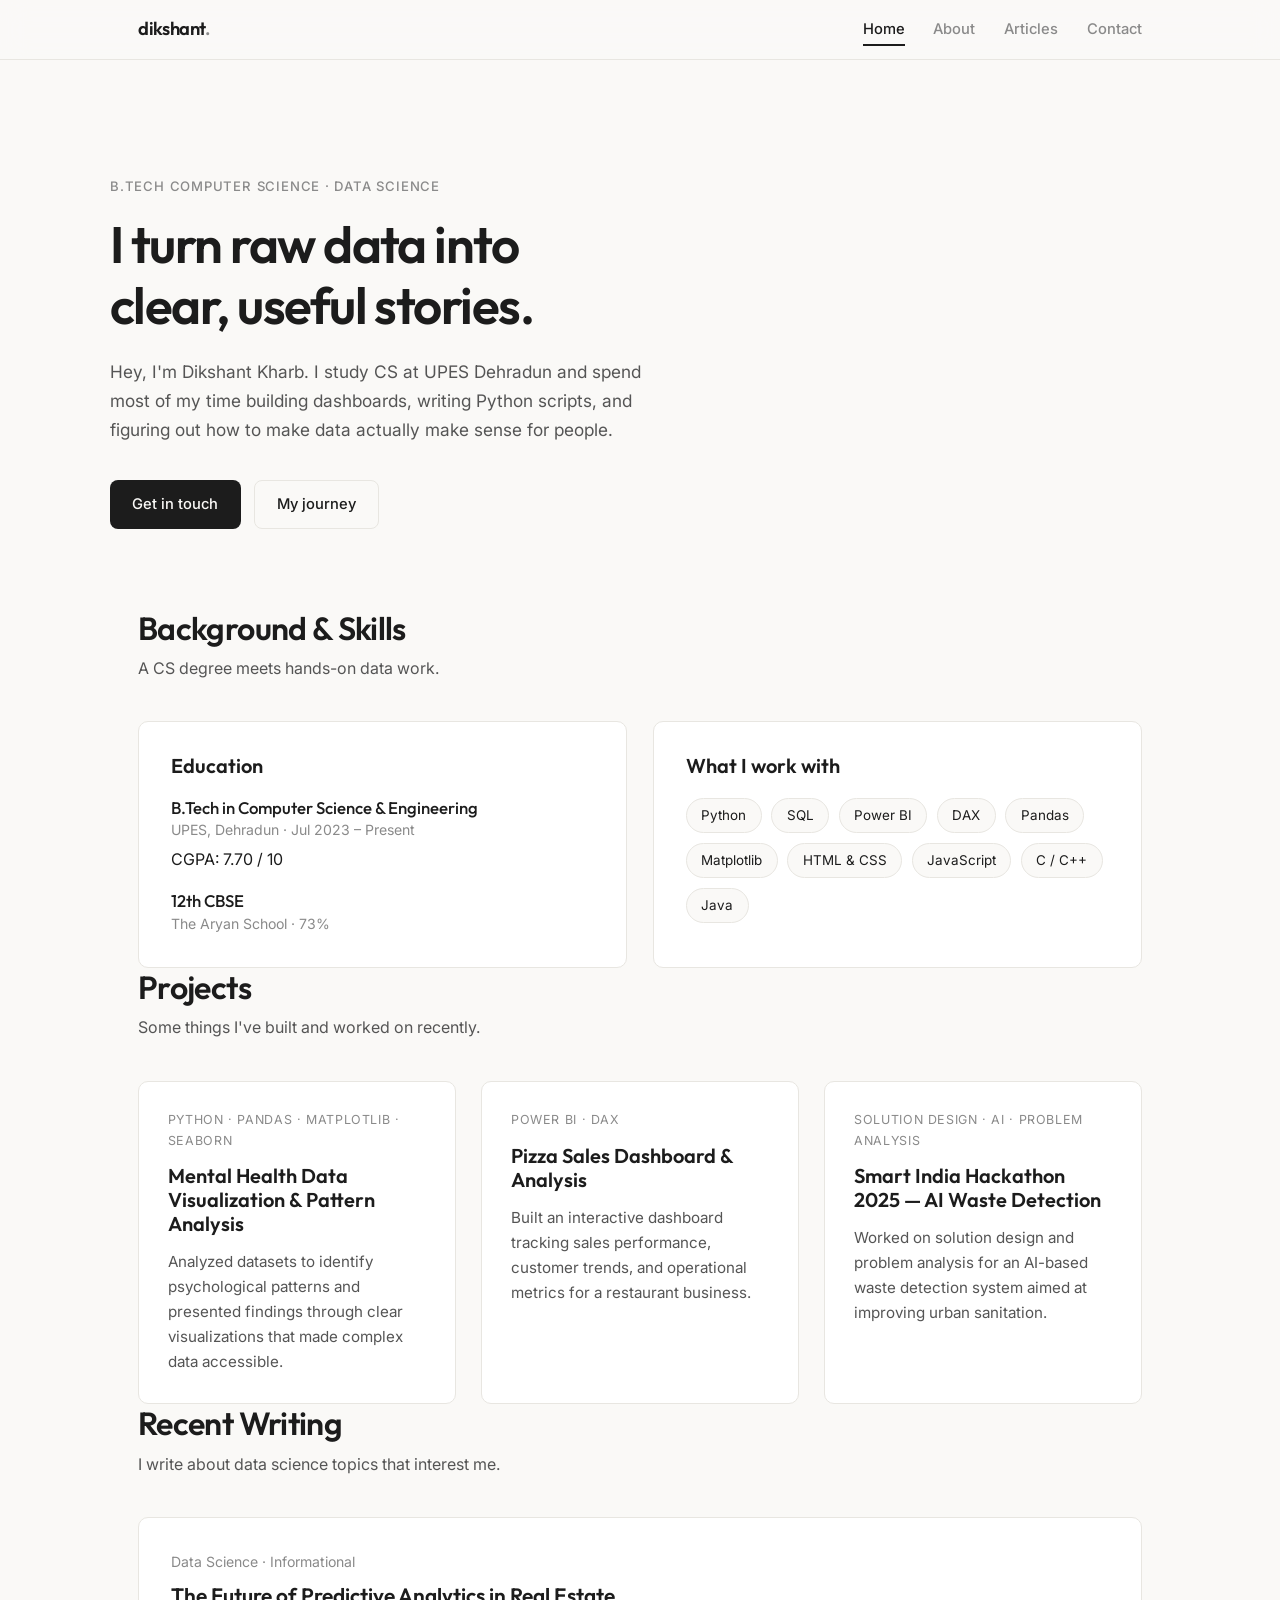
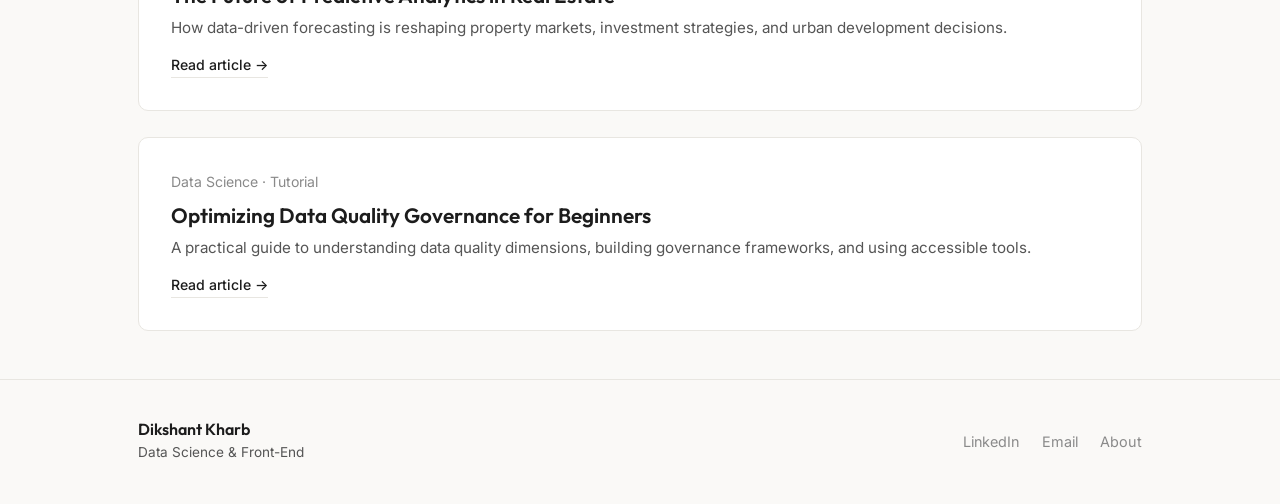
==== index.html @ e273d5a4 "Add files via upload" ====
<!DOCTYPE html>
<html lang="en">

<head>
    <meta charset="UTF-8">
    <meta name="viewport" content="width=device-width, initial-scale=1.0">
    <title>Dikshant Kharb — Data Science & Front-End Developer</title>
    <meta name="description"
        content="Portfolio of Dikshant Kharb, a B.Tech Computer Science student at UPES specializing in data analysis, visualization, and front-end development.">
    <link rel="stylesheet" href="style.css">
    <link rel="preconnect" href="https://fonts.googleapis.com">
    <link rel="preconnect" href="https://fonts.gstatic.com" crossorigin>
    <link
        href="https://fonts.googleapis.com/css2?family=Inter:wght@300;400;500;600&family=Outfit:wght@400;600&display=swap"
        rel="stylesheet">
</head>

<body>

    <!-- Navigation -->
    <header class="site-nav">
        <div class="wrap nav-inner">
            <a href="index.html" class="logo">dikshant<em>.</em></a>
            <button class="menu-toggle" aria-label="Toggle navigation">
                <span></span><span></span><span></span>
            </button>
            <nav class="nav-menu">
                <a href="index.html" class="current">Home</a>
                <a href="about.html">About</a>
                <a href="articles.html">Articles</a>
                <a href="contact.html">Contact</a>

            </nav>
        </div>
        <div class="nav-overlay"></div>
    </header>

    <main>
        <!-- Hero -->
        <section class="hero wrap">
            <p class="hero-label">B.Tech Computer Science · Data Science</p>
            <h1>I turn raw data into<br>clear, useful stories.</h1>
            <p class="hero-text">
                Hey, I'm Dikshant Kharb. I study CS at UPES Dehradun and spend most of my time building dashboards,
                writing Python scripts, and figuring out how to make data actually make sense for people.
            </p>
            <div class="hero-btns">
                <a href="contact.html" class="btn btn-dark">Get in touch</a>
                <a href="about.html" class="btn btn-outline">My journey</a>
            </div>
        </section>

        <!-- Background & Skills -->
        <section class="wrap fade-up" id="skills">
            <div class="section-intro">
                <h2>Background & Skills</h2>
                <p>A CS degree meets hands-on data work.</p>
            </div>

            <div class="grid-2">
                <div class="card">
                    <h3>Education</h3>
                    <div style="margin-top: 1.2rem;">
                        <h4>B.Tech in Computer Science & Engineering</h4>
                        <p class="muted">UPES, Dehradun · Jul 2023 – Present</p>
                        <p style="margin-top: 0.3rem; color: var(--text);">CGPA: 7.70 / 10</p>
                    </div>
                    <div style="margin-top: 1.2rem;">
                        <h4>12th CBSE</h4>
                        <p class="muted">The Aryan School · 73%</p>
                    </div>
                </div>

                <div class="card">
                    <h3>What I work with</h3>
                    <div class="tags">
                        <span class="tag">Python</span>
                        <span class="tag">SQL</span>
                        <span class="tag">Power BI</span>
                        <span class="tag">DAX</span>
                        <span class="tag">Pandas</span>
                        <span class="tag">Matplotlib</span>
                        <span class="tag">HTML & CSS</span>
                        <span class="tag">JavaScript</span>
                        <span class="tag">C / C++</span>
                        <span class="tag">Java</span>
                    </div>
                </div>
            </div>
        </section>

        <!-- Projects -->
        <section class="wrap fade-up" id="projects">
            <div class="section-intro">
                <h2>Projects</h2>
                <p>Some things I've built and worked on recently.</p>
            </div>

            <div class="project-list">
                <div class="project">
                    <span class="project-tech">Python · Pandas · Matplotlib · Seaborn</span>
                    <h3>Mental Health Data Visualization & Pattern Analysis</h3>
                    <p>Analyzed datasets to identify psychological patterns and presented findings through clear
                        visualizations that made complex data accessible.</p>
                </div>
                <div class="project">
                    <span class="project-tech">Power BI · DAX</span>
                    <h3>Pizza Sales Dashboard & Analysis</h3>
                    <p>Built an interactive dashboard tracking sales performance, customer trends, and operational
                        metrics for a restaurant business.</p>
                </div>
                <div class="project">
                    <span class="project-tech">Solution Design · AI · Problem Analysis</span>
                    <h3>Smart India Hackathon 2025 — AI Waste Detection</h3>
                    <p>Worked on solution design and problem analysis for an AI-based waste detection system aimed at
                        improving urban sanitation.</p>
                </div>
            </div>
        </section>

        <!-- Recent Articles -->
        <section class="wrap fade-up" id="writing">
            <div class="section-intro">
                <h2>Recent Writing</h2>
                <p>I write about data science topics that interest me.</p>
            </div>

            <div class="articles-list">
                <a href="article-1.html" class="article-preview">
                    <span class="muted">Data Science · Informational</span>
                    <h3>The Future of Predictive Analytics in Real Estate</h3>
                    <p>How data-driven forecasting is reshaping property markets, investment strategies, and urban
                        development decisions.</p>
                    <span class="read-more">Read article →</span>
                </a>
                <a href="article-2.html" class="article-preview">
                    <span class="muted">Data Science · Tutorial</span>
                    <h3>Optimizing Data Quality Governance for Beginners</h3>
                    <p>A practical guide to understanding data quality dimensions, building governance frameworks, and
                        using accessible tools.</p>
                    <span class="read-more">Read article →</span>
                </a>
            </div>
        </section>
    </main>

    <!-- Footer -->
    <footer class="site-footer">
        <div class="wrap footer-inner">
            <div class="footer-brand">
                <h3>Dikshant Kharb</h3>
                <p>Data Science & Front-End</p>
            </div>
            <nav class="footer-nav">
                <a href="https://linkedin.com/in/dikshant-kharb-333011280" target="_blank"
                    rel="noopener noreferrer">LinkedIn</a>
                <a href="mailto:kharbdikshant@gmail.com">Email</a>
                <a href="about.html">About</a>
            </nav>
        </div>
    </footer>

    <script src="main.js"></script>
</body>

</html>
---- style.css ----
/* ===================================
   Dikshant Kharb — Portfolio Styles
   Clean, minimal, human-made feel
   =================================== */

/* --- Reset & Variables --- */
:root {
    --bg: #faf9f7;
    --surface: #ffffff;
    --border: #e8e6e1;
    --border-light: #f0eeea;
    --text: #1c1c1c;
    --text-mid: #555555;
    --text-muted: #8a8a8a;
    --accent: #2d2d2d;
    --accent-warm: #b8860b;
    --font-body: 'Inter', -apple-system, BlinkMacSystemFont, sans-serif;
    --font-display: 'Outfit', sans-serif;
    --radius: 10px;
    --ease: cubic-bezier(0.25, 0.46, 0.45, 0.94);
}

*,
*::before,
*::after {
    margin: 0;
    padding: 0;
    box-sizing: border-box;
}

html {
    scroll-behavior: smooth;
    -webkit-text-size-adjust: 100%;
}

body {
    font-family: var(--font-body);
    background: var(--bg);
    color: var(--text);
    line-height: 1.65;
    -webkit-font-smoothing: antialiased;
    -moz-osx-font-smoothing: grayscale;
}

a {
    color: inherit;
    text-decoration: none;
}

ul { list-style: none; }

img {
    max-width: 100%;
    height: auto;
    display: block;
}

/* --- Layout --- */
.wrap {
    max-width: 1060px;
    margin: 0 auto;
    padding: 0 28px;
}

/* --- Typography --- */
h1, h2, h3, h4 {
    font-family: var(--font-display);
    font-weight: 600;
    line-height: 1.2;
    color: var(--text);
}

h1 {
    font-size: clamp(2.2rem, 5vw, 3.2rem);
    letter-spacing: -0.03em;
}

h2 {
    font-size: clamp(1.5rem, 3vw, 2rem);
    letter-spacing: -0.02em;
    margin-bottom: 0.5rem;
}

h3 {
    font-size: 1.25rem;
    margin-bottom: 0.6rem;
}

h4 {
    font-size: 1.05rem;
    font-weight: 500;
}

p {
    color: var(--text-mid);
}

.muted {
    font-size: 0.88rem;
    color: var(--text-muted);
}

/* --- Navigation --- */
.site-nav {
    position: sticky;
    top: 0;
    z-index: 50;
    background: rgba(250, 249, 247, 0.88);
    backdrop-filter: blur(14px);
    -webkit-backdrop-filter: blur(14px);
    border-bottom: 1px solid var(--border);
    padding: 0.9rem 0;
}

.nav-inner {
    display: flex;
    justify-content: space-between;
    align-items: center;
}

.logo {
    font-family: var(--font-display);
    font-size: 1.15rem;
    font-weight: 600;
    letter-spacing: -0.02em;
}

.logo em {
    font-style: normal;
    color: var(--text-muted);
}

.nav-menu {
    display: flex;
    gap: 1.8rem;
    align-items: center;
}

.nav-menu a {
    font-size: 0.92rem;
    color: var(--text-muted);
    font-weight: 500;
    transition: color 0.2s var(--ease);
    position: relative;
}

.nav-menu a:hover,
.nav-menu a.current {
    color: var(--text);
}

.nav-menu a.current::after {
    content: '';
    position: absolute;
    bottom: -4px;
    left: 0;
    width: 100%;
    height: 1.5px;
    background: var(--text);
}

/* Hamburger */
.menu-toggle {
    display: none;
    background: none;
    border: none;
    cursor: pointer;
    padding: 4px;
    flex-direction: column;
    gap: 5px;
}

.menu-toggle span {
    display: block;
    width: 22px;
    height: 2px;
    background: var(--text);
    transition: all 0.3s var(--ease);
    border-radius: 2px;
}

.menu-toggle.open span:nth-child(1) {
    transform: rotate(45deg) translate(5px, 5px);
}

.menu-toggle.open span:nth-child(2) {
    opacity: 0;
}

.menu-toggle.open span:nth-child(3) {
    transform: rotate(-45deg) translate(5px, -5px);
}

/* --- Buttons --- */
.btn {
    display: inline-flex;
    align-items: center;
    gap: 6px;
    padding: 0.7rem 1.4rem;
    font-weight: 500;
    font-size: 0.92rem;
    font-family: var(--font-body);
    border-radius: 8px;
    cursor: pointer;
    transition: all 0.25s var(--ease);
    border: none;
}

.btn-dark {
    background: var(--text);
    color: var(--bg);
}

.btn-dark:hover {
    background: #333;
    transform: translateY(-1px);
}

.btn-outline {
    background: transparent;
    color: var(--text);
    border: 1px solid var(--border);
}

.btn-outline:hover {
    border-color: var(--text-muted);
    background: var(--surface);
}

/* --- Hero --- */
.hero {
    padding: 7rem 0 5rem;
}

.hero-label {
    display: inline-block;
    font-size: 0.82rem;
    text-transform: uppercase;
    letter-spacing: 0.06em;
    color: var(--text-muted);
    font-weight: 500;
    margin-bottom: 1rem;
}

.hero h1 {
    margin-bottom: 1.25rem;
    max-width: 680px;
}

.hero-text {
    font-size: 1.08rem;
    max-width: 560px;
    margin-bottom: 2.2rem;
    line-height: 1.7;
}

.hero-btns {
    display: flex;
    gap: 0.8rem;
    flex-wrap: wrap;
}

/* --- Sections --- */
section {
    padding: 4.5rem 0;
}

.section-intro {
    margin-bottom: 2.5rem;
    max-width: 560px;
}

.section-intro p {
    margin-top: 0.4rem;
}

/* --- Grid --- */
.grid-2 {
    display: grid;
    grid-template-columns: 1fr 1fr;
    gap: 1.6rem;
}

.grid-3 {
    display: grid;
    grid-template-columns: repeat(3, 1fr);
    gap: 1.6rem;
}

/* --- Cards --- */
.card {
    background: var(--surface);
    border: 1px solid var(--border);
    border-radius: var(--radius);
    padding: 2rem;
    transition: transform 0.3s var(--ease), box-shadow 0.3s var(--ease);
}

.card:hover {
    transform: translateY(-3px);
    box-shadow: 0 6px 24px rgba(0, 0, 0, 0.05);
}

.card-flat {
    background: var(--surface);
    border: 1px solid var(--border);
    border-radius: var(--radius);
    padding: 2rem;
}

/* --- Skill Tags --- */
.tags {
    display: flex;
    flex-wrap: wrap;
    gap: 0.6rem;
    margin-top: 1.2rem;
}

.tag {
    padding: 0.35rem 0.9rem;
    background: var(--bg);
    border: 1px solid var(--border);
    border-radius: 20px;
    font-size: 0.84rem;
    color: var(--text);
    font-weight: 400;
}

/* --- Project Cards --- */
.project-list {
    display: grid;
    grid-template-columns: repeat(auto-fit, minmax(280px, 1fr));
    gap: 1.6rem;
}

.project {
    background: var(--surface);
    border: 1px solid var(--border);
    border-radius: var(--radius);
    padding: 1.8rem;
    display: flex;
    flex-direction: column;
    transition: transform 0.3s var(--ease), box-shadow 0.3s var(--ease);
}

.project:hover {
    transform: translateY(-3px);
    box-shadow: 0 6px 24px rgba(0, 0, 0, 0.05);
}

.project-tech {
    font-size: 0.78rem;
    text-transform: uppercase;
    letter-spacing: 0.05em;
    color: var(--text-muted);
    margin-bottom: 0.8rem;
}

.project h3 {
    margin-bottom: 0.8rem;
}

.project p {
    flex-grow: 1;
    font-size: 0.95rem;
}

/* --- Timeline --- */
.timeline {
    border-left: 2px solid var(--border);
    padding-left: 1.8rem;
    margin-left: 0.8rem;
}

.timeline-entry {
    position: relative;
    margin-bottom: 2.5rem;
}

.timeline-entry:last-child {
    margin-bottom: 0;
}

.timeline-entry::before {
    content: '';
    position: absolute;
    left: -2.2rem;
    top: 6px;
    width: 10px;
    height: 10px;
    border-radius: 50%;
    background: var(--text);
}

.timeline-entry h3 {
    margin-bottom: 0.2rem;
}

.timeline-entry .muted {
    margin-bottom: 0.6rem;
    display: block;
}

.timeline-entry ul {
    padding-left: 1.1rem;
    list-style: disc;
}

.timeline-entry li {
    color: var(--text-mid);
    margin-bottom: 0.35rem;
    font-size: 0.95rem;
}

/* --- Certificate Cards --- */
.cert-grid {
    display: grid;
    grid-template-columns: repeat(auto-fit, minmax(280px, 1fr));
    gap: 1.6rem;
}

.cert {
    background: var(--surface);
    border: 1px solid var(--border);
    border-radius: var(--radius);
    overflow: hidden;
    transition: transform 0.3s var(--ease), box-shadow 0.3s var(--ease);
}

.cert:hover {
    transform: translateY(-3px);
    box-shadow: 0 6px 24px rgba(0, 0, 0, 0.05);
}

.cert img {
    width: 100%;
    height: 200px;
    object-fit: cover;
    border-bottom: 1px solid var(--border);
}

.cert-body {
    padding: 1.4rem;
}

.cert-body h4 {
    margin-bottom: 0.2rem;
}

.cert-body p {
    font-size: 0.88rem;
}

/* --- Article Content --- */
.article-page {
    padding-top: 5rem;
}

.article-body {
    max-width: 720px;
    margin: 0 auto;
}

.article-nav {
    margin-bottom: 2rem;
}

.article-nav a {
    font-size: 0.88rem;
    color: var(--text-muted);
    text-decoration: underline;
    text-underline-offset: 3px;
}

.article-body h1 {
    margin-bottom: 0.8rem;
}

.article-lead {
    font-size: 1.1rem;
    margin-bottom: 2.5rem;
    color: var(--text-mid);
}

.article-body h2 {
    margin: 2.5rem 0 0.8rem;
}

.article-body h3 {
    margin: 1.8rem 0 0.6rem;
}

.article-body p {
    margin-bottom: 1.3rem;
    font-size: 1.02rem;
    line-height: 1.75;
}

.article-body ul,
.article-body ol {
    margin-bottom: 1.3rem;
    padding-left: 1.3rem;
    list-style: disc;
}

.article-body li {
    color: var(--text-mid);
    margin-bottom: 0.4rem;
    font-size: 1rem;
    line-height: 1.65;
}

.article-body a {
    color: var(--text);
    text-decoration: underline;
    text-underline-offset: 3px;
    text-decoration-color: var(--border);
}

.article-body a:hover {
    text-decoration-color: var(--text);
}

/* FAQ */
.faq {
    margin-top: 3rem;
    border-top: 1px solid var(--border);
    padding-top: 2rem;
}

.faq h2 {
    margin-bottom: 1.5rem;
}

.faq-entry {
    margin-bottom: 1.4rem;
}

.faq-entry h4 {
    margin-bottom: 0.3rem;
    color: var(--text);
}

.faq-entry p {
    font-size: 0.95rem;
}

/* CTA Box */
.cta {
    margin-top: 3rem;
    background: var(--surface);
    border: 1px solid var(--border);
    padding: 2.5rem;
    border-radius: var(--radius);
    text-align: center;
}

.cta h3 {
    margin-bottom: 0.6rem;
}

.cta p {
    margin-bottom: 1.5rem;
    max-width: 480px;
    margin-left: auto;
    margin-right: auto;
}

/* --- Contact Form --- */
.form-row {
    margin-bottom: 1.2rem;
}

.form-row label {
    display: block;
    font-size: 0.88rem;
    font-weight: 500;
    margin-bottom: 0.35rem;
    color: var(--text);
}

.form-row input,
.form-row textarea {
    width: 100%;
    padding: 0.75rem 0.9rem;
    background: var(--bg);
    border: 1px solid var(--border);
    border-radius: 8px;
    font-family: var(--font-body);
    font-size: 0.95rem;
    color: var(--text);
    transition: border-color 0.2s var(--ease);
}

.form-row input:focus,
.form-row textarea:focus {
    outline: none;
    border-color: var(--text-muted);
}

.form-row textarea {
    resize: vertical;
    min-height: 110px;
}

.form-msg {
    display: none;
    padding: 0.8rem 1rem;
    background: #e8f5e9;
    border: 1px solid #c8e6c9;
    border-radius: 8px;
    color: #2e7d32;
    font-size: 0.92rem;
    margin-top: 1rem;
}

.form-msg.show {
    display: block;
}

/* --- Contact Info --- */
.contact-detail {
    margin-bottom: 1.1rem;
}

.contact-detail .muted {
    margin-bottom: 0.15rem;
}

.contact-detail a,
.contact-detail span {
    color: var(--text);
    font-size: 0.95rem;
}

/* --- Footer --- */
.site-footer {
    border-top: 1px solid var(--border);
    padding: 2.5rem 0;
    margin-top: 3rem;
}

.footer-inner {
    display: flex;
    justify-content: space-between;
    align-items: center;
}

.footer-brand h3 {
    font-size: 1rem;
    margin-bottom: 0.15rem;
}

.footer-brand p {
    font-size: 0.85rem;
}

.footer-nav {
    display: flex;
    gap: 1.4rem;
}

.footer-nav a {
    font-size: 0.9rem;
    color: var(--text-muted);
    transition: color 0.2s var(--ease);
}

.footer-nav a:hover {
    color: var(--text);
}

/* --- Articles Listing --- */
.articles-list {
    display: grid;
    gap: 1.6rem;
}

.article-preview {
    background: var(--surface);
    border: 1px solid var(--border);
    border-radius: var(--radius);
    padding: 2rem;
    transition: transform 0.3s var(--ease), box-shadow 0.3s var(--ease);
    display: block;
}

.article-preview:hover {
    transform: translateY(-2px);
    box-shadow: 0 6px 24px rgba(0, 0, 0, 0.05);
}

.article-preview .muted {
    margin-bottom: 0.6rem;
    display: block;
}

.article-preview h3 {
    margin-bottom: 0.5rem;
    font-size: 1.3rem;
}

.article-preview p {
    font-size: 0.95rem;
    line-height: 1.6;
}

.read-more {
    display: inline-block;
    margin-top: 0.8rem;
    font-size: 0.88rem;
    font-weight: 500;
    color: var(--text);
    border-bottom: 1px solid var(--border);
    padding-bottom: 1px;
    transition: border-color 0.2s var(--ease);
}

.read-more:hover {
    border-color: var(--text);
}

/* --- Page Header (for sub-pages) --- */
.page-header {
    padding: 6rem 0 3rem;
}

.page-header h1 {
    margin-bottom: 0.8rem;
}

.page-header p {
    font-size: 1.08rem;
    max-width: 560px;
}

/* --- Animations (subtle) --- */
.fade-up {
    opacity: 0;
    transform: translateY(18px);
    transition: opacity 0.5s var(--ease), transform 0.5s var(--ease);
}

.fade-up.visible {
    opacity: 1;
    transform: translateY(0);
}

/* --- Responsive --- */
@media (max-width: 900px) {
    .grid-3 {
        grid-template-columns: 1fr 1fr;
    }
}

@media (max-width: 680px) {
    .menu-toggle {
        display: flex;
    }

    .nav-menu {
        position: fixed;
        top: 0;
        right: -100%;
        width: 260px;
        height: 100vh;
        background: var(--bg);
        flex-direction: column;
        padding: 5rem 2rem 2rem;
        gap: 1.2rem;
        border-left: 1px solid var(--border);
        transition: right 0.3s var(--ease);
        z-index: 100;
    }

    .nav-menu.open {
        right: 0;
    }

    .nav-menu a {
        font-size: 1.05rem;
    }

    .nav-menu a.current::after {
        display: none;
    }

    .hero {
        padding: 5rem 0 3rem;
    }

    .grid-2 {
        grid-template-columns: 1fr;
    }

    .grid-3 {
        grid-template-columns: 1fr;
    }

    .hero-btns {
        flex-direction: column;
    }

    .hero-btns .btn {
        text-align: center;
        justify-content: center;
    }

    .footer-inner {
        flex-direction: column;
        gap: 1rem;
        text-align: center;
    }

    .page-header {
        padding: 4.5rem 0 2rem;
    }

    section {
        padding: 3rem 0;
    }
}

/* Mobile overlay */
.nav-overlay {
    display: none;
    position: fixed;
    inset: 0;
    background: rgba(0, 0, 0, 0.15);
    z-index: 49;
}

.nav-overlay.show {
    display: block;
}
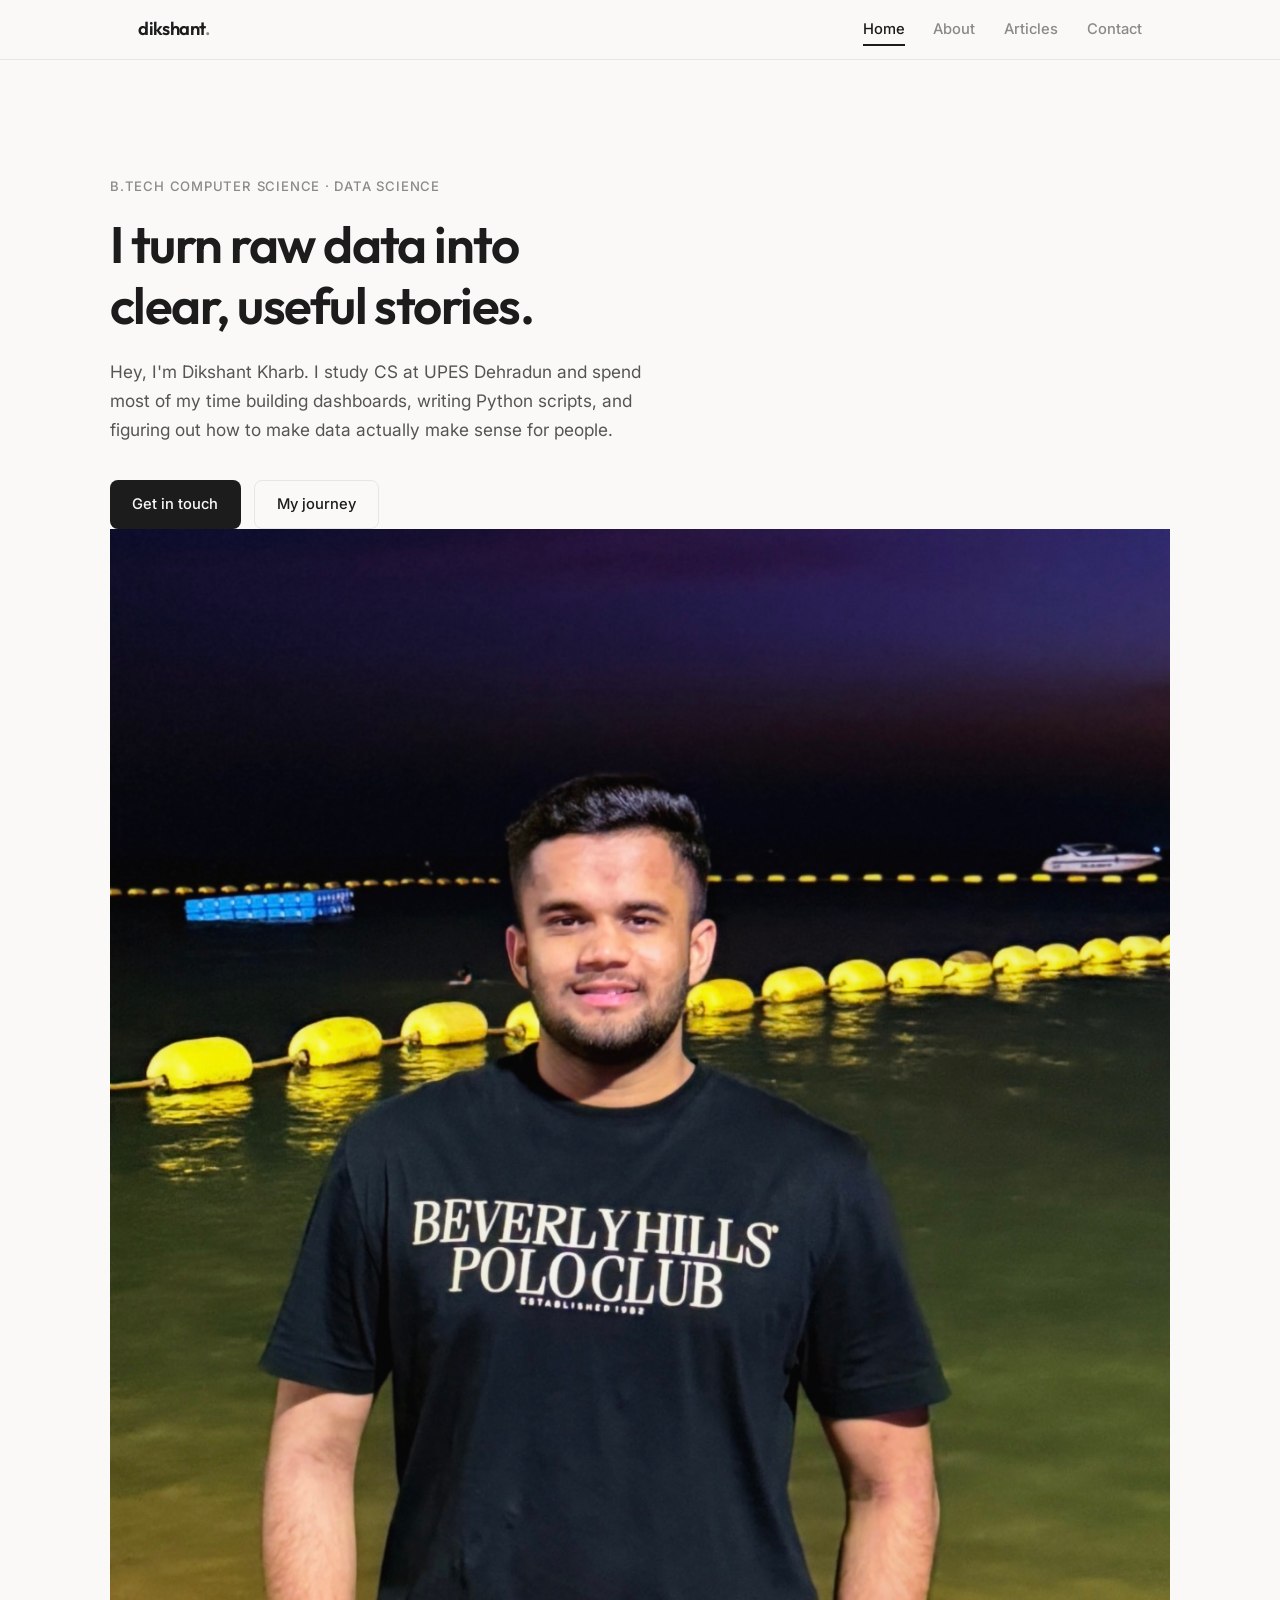
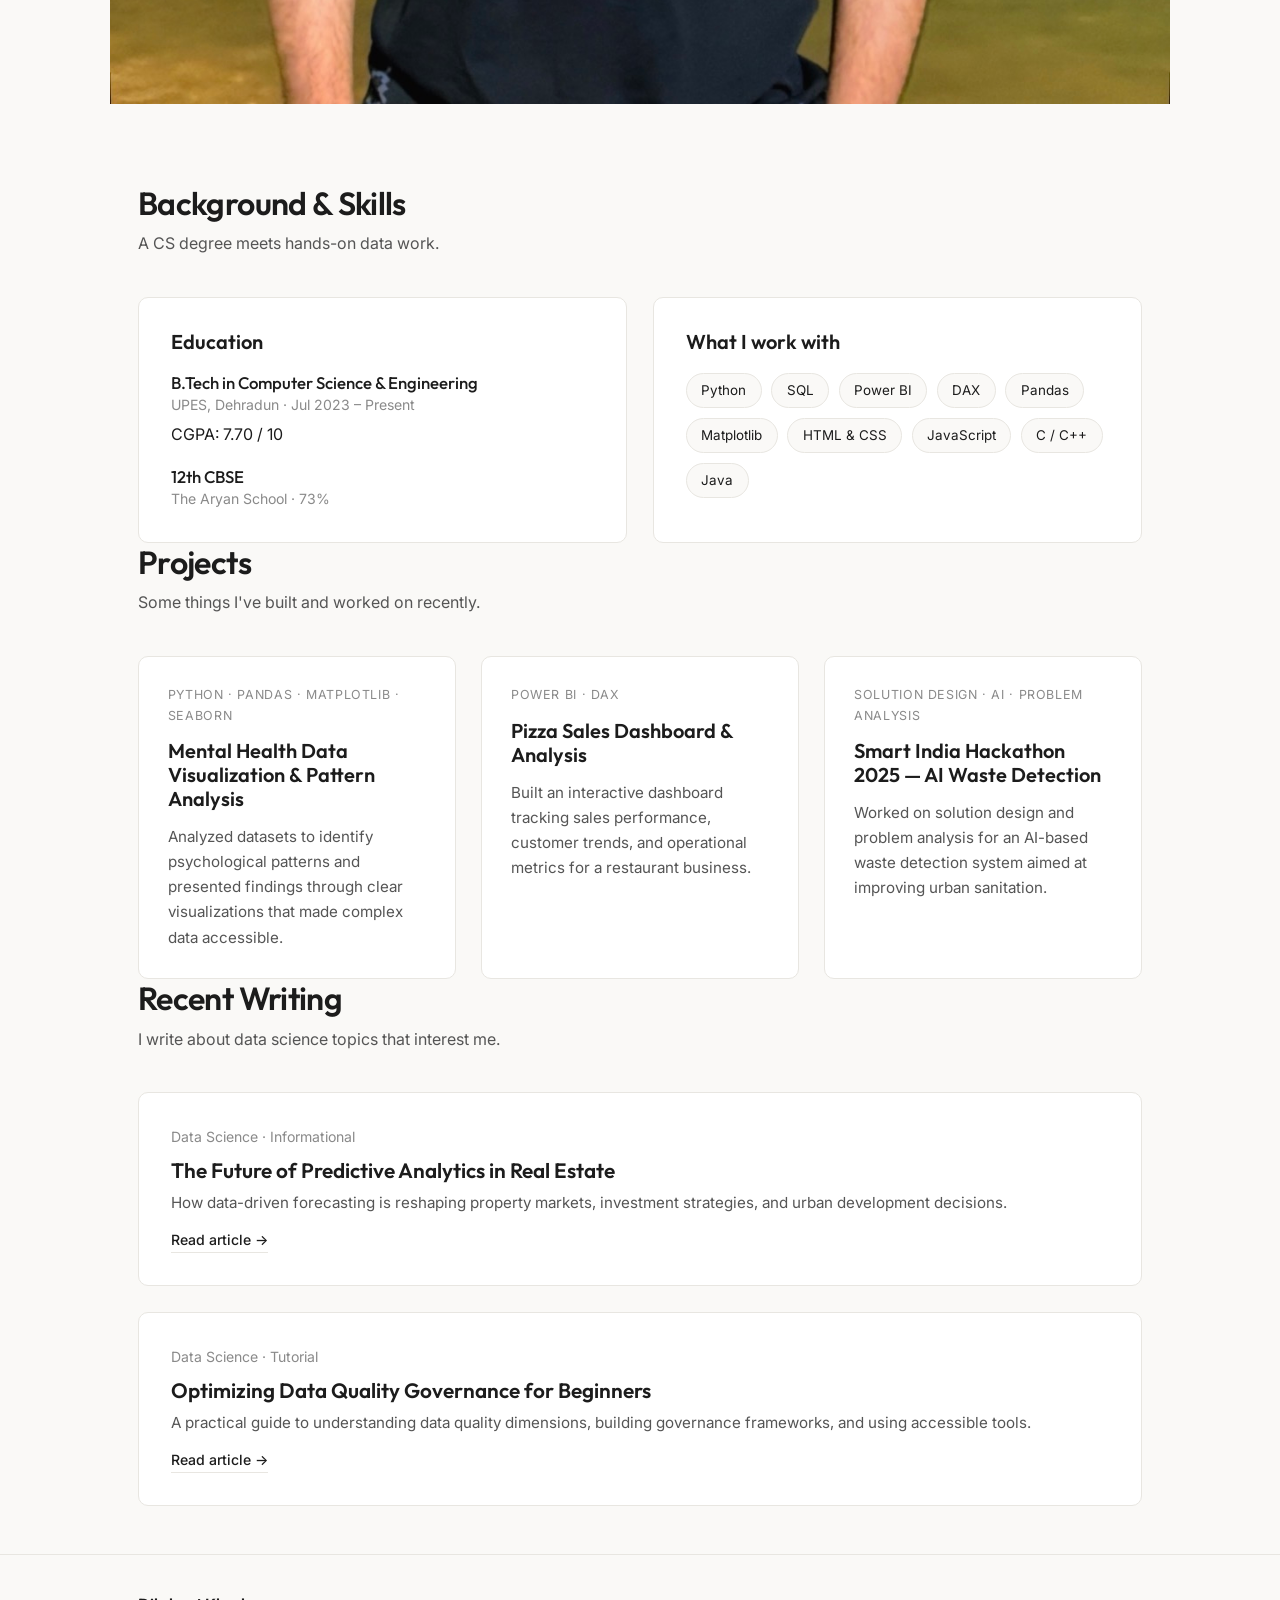
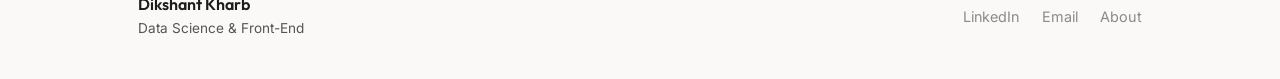
==== commit 94bc4006: "Update index.html" ====
--- a/index.html
+++ b/index.html
@@ -38,15 +38,22 @@
     <main>
         <!-- Hero -->
         <section class="hero wrap">
-            <p class="hero-label">B.Tech Computer Science · Data Science</p>
-            <h1>I turn raw data into<br>clear, useful stories.</h1>
-            <p class="hero-text">
-                Hey, I'm Dikshant Kharb. I study CS at UPES Dehradun and spend most of my time building dashboards,
-                writing Python scripts, and figuring out how to make data actually make sense for people.
-            </p>
-            <div class="hero-btns">
-                <a href="contact.html" class="btn btn-dark">Get in touch</a>
-                <a href="about.html" class="btn btn-outline">My journey</a>
+            <div class="hero-inner">
+                <div class="hero-content">
+                    <p class="hero-label">B.Tech Computer Science · Data Science</p>
+                    <h1>I turn raw data into<br>clear, useful stories.</h1>
+                    <p class="hero-text">
+                        Hey, I'm Dikshant Kharb. I study CS at UPES Dehradun and spend most of my time building dashboards,
+                        writing Python scripts, and figuring out how to make data actually make sense for people.
+                    </p>
+                    <div class="hero-btns">
+                        <a href="contact.html" class="btn btn-dark">Get in touch</a>
+                        <a href="about.html" class="btn btn-outline">My journey</a>
+                    </div>
+                </div>
+                <div class="hero-image">
+                    <img src="IMG_1978.jpg" alt="Dikshant Kharb">
+                </div>
             </div>
         </section>
 
@@ -163,4 +170,4 @@
     <script src="main.js"></script>
 </body>
 
-</html>+</html>
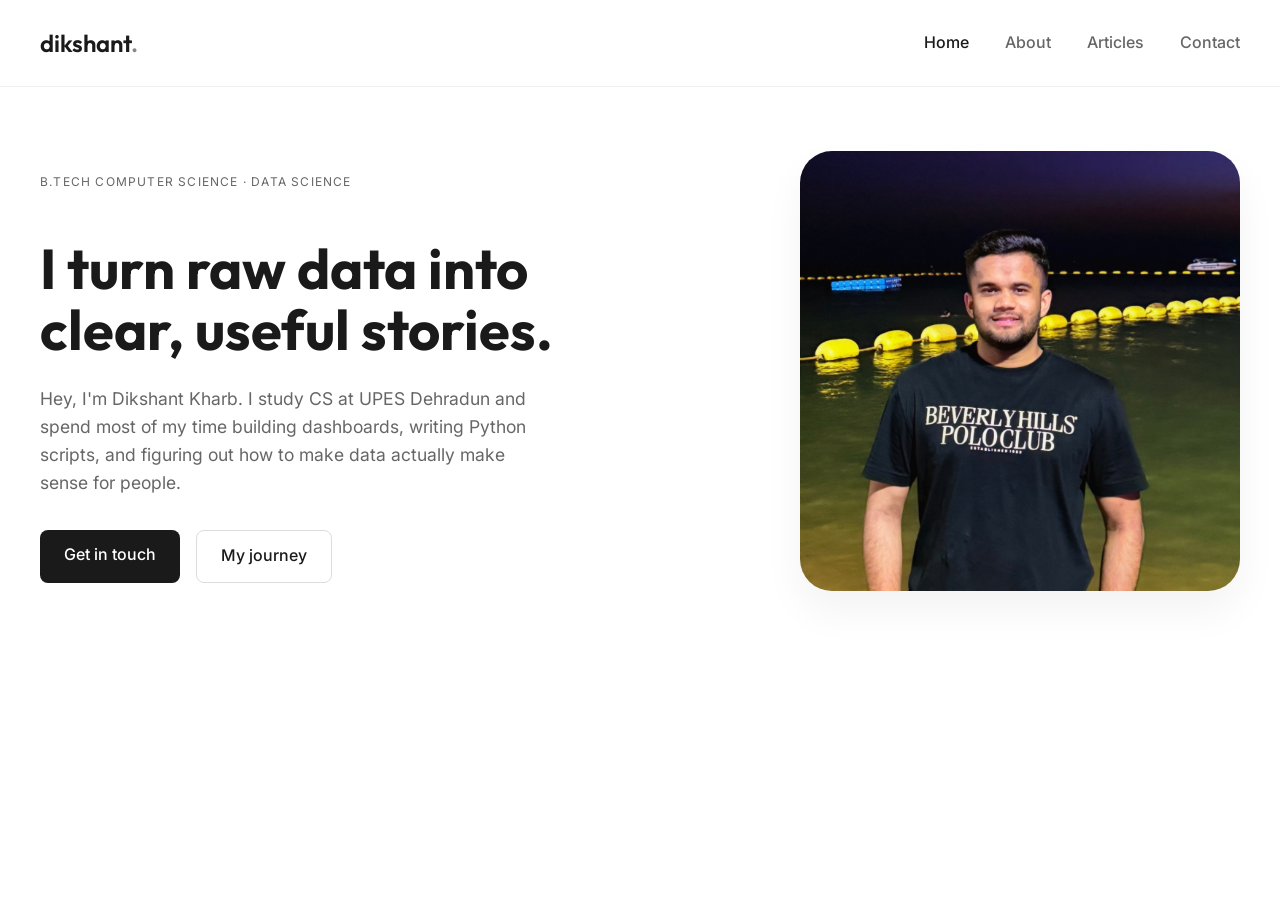
==== commit b8e83fb5: "Update index.html" ====
--- a/index.html
+++ b/index.html
@@ -7,36 +7,166 @@
     <title>Dikshant Kharb — Data Science & Front-End Developer</title>
     <meta name="description"
         content="Portfolio of Dikshant Kharb, a B.Tech Computer Science student at UPES specializing in data analysis, visualization, and front-end development.">
-    <link rel="stylesheet" href="style.css">
     <link rel="preconnect" href="https://fonts.googleapis.com">
     <link rel="preconnect" href="https://fonts.gstatic.com" crossorigin>
-    <link
-        href="https://fonts.googleapis.com/css2?family=Inter:wght@300;400;500;600&family=Outfit:wght@400;600&display=swap"
-        rel="stylesheet">
+    <link href="https://fonts.googleapis.com/css2?family=Inter:wght@300;400;500;600&family=Outfit:wght@400;600&display=swap" rel="stylesheet">
+    
+    <style>
+        /* Base Styles */
+        :root {
+            --text: #1a1a1a;
+            --muted: #666;
+            --bg: #ffffff;
+            --accent: #f4f4f4;
+        }
+
+        body {
+            margin: 0;
+            font-family: 'Inter', sans-serif;
+            color: var(--text);
+            background-color: var(--bg);
+            line-height: 1.6;
+        }
+
+        .wrap {
+            max-width: 1200px;
+            margin: 0 auto;
+            padding: 0 2rem;
+        }
+
+        /* Navigation */
+        .site-nav {
+            padding: 1.5rem 0;
+            border-bottom: 1px solid #eee;
+        }
+
+        .nav-inner {
+            display: flex;
+            justify-content: space-between;
+            align-items: center;
+        }
+
+        .logo {
+            font-family: 'Outfit', sans-serif;
+            font-size: 1.5rem;
+            font-weight: 600;
+            text-decoration: none;
+            color: var(--text);
+        }
+
+        .logo em { color: #888; font-style: normal; }
+
+        .nav-menu a {
+            margin-left: 2rem;
+            text-decoration: none;
+            color: var(--muted);
+            font-weight: 500;
+            transition: color 0.3s;
+        }
+
+        .nav-menu a:hover, .nav-menu a.current { color: var(--text); }
+
+        /* --- HERO SECTION FIXES --- */
+        .hero { padding: 4rem 0; }
+
+        .hero-inner {
+            display: flex; /* Aligns content and image side-by-side */
+            align-items: center;
+            justify-content: space-between;
+            gap: 4rem;
+        }
+
+        .hero-content {
+            flex: 1.2; /* Takes up slightly more width than the image */
+        }
+
+        .hero-label {
+            text-transform: uppercase;
+            font-size: 0.75rem;
+            letter-spacing: 0.1em;
+            color: var(--muted);
+            margin-bottom: 1rem;
+        }
+
+        h1 {
+            font-family: 'Outfit', sans-serif;
+            font-size: 3.5rem;
+            line-height: 1.1;
+            margin-bottom: 1.5rem;
+        }
+
+        .hero-text {
+            font-size: 1.1rem;
+            color: var(--muted);
+            max-width: 500px;
+            margin-bottom: 2rem;
+        }
+
+        /* Buttons */
+        .hero-btns { display: flex; gap: 1rem; }
+
+        .btn {
+            padding: 0.8rem 1.5rem;
+            border-radius: 8px;
+            text-decoration: none;
+            font-weight: 500;
+            transition: 0.3s;
+        }
+
+        .btn-dark { background: #1a1a1a; color: white; }
+        .btn-outline { border: 1px solid #ddd; color: var(--text); }
+        .btn-dark:hover { background: #333; }
+
+        /* Image Styling */
+        .hero-image {
+            flex: 0.8;
+            display: flex;
+            justify-content: flex-end;
+        }
+
+        .hero-image img {
+            width: 100%;
+            max-width: 440px; /* Constrains the size so it's not too big */
+            height: auto;
+            border-radius: 32px; /* Smooth rounded corners from the screenshot */
+            aspect-ratio: 1 / 1; /* Makes it a square */
+            object-fit: cover; /* Prevents stretching */
+            box-shadow: 0 20px 40px rgba(0,0,0,0.05);
+        }
+
+        /* Responsive Design */
+        @media (max-width: 992px) {
+            h1 { font-size: 2.5rem; }
+            .hero-inner { gap: 2rem; }
+        }
+
+        @media (max-width: 768px) {
+            .hero-inner {
+                flex-direction: column; /* Stacks image under text on mobile */
+                text-align: center;
+            }
+            .hero-text { margin: 0 auto 2rem; }
+            .hero-btns { justify-content: center; }
+            .hero-image { justify-content: center; }
+        }
+    </style>
 </head>
 
 <body>
 
-    <!-- Navigation -->
     <header class="site-nav">
         <div class="wrap nav-inner">
             <a href="index.html" class="logo">dikshant<em>.</em></a>
-            <button class="menu-toggle" aria-label="Toggle navigation">
-                <span></span><span></span><span></span>
-            </button>
             <nav class="nav-menu">
                 <a href="index.html" class="current">Home</a>
                 <a href="about.html">About</a>
                 <a href="articles.html">Articles</a>
                 <a href="contact.html">Contact</a>
-
             </nav>
         </div>
-        <div class="nav-overlay"></div>
     </header>
 
     <main>
-        <!-- Hero -->
         <section class="hero wrap">
             <div class="hero-inner">
                 <div class="hero-content">
@@ -51,123 +181,13 @@
                         <a href="about.html" class="btn btn-outline">My journey</a>
                     </div>
                 </div>
+                <!-- This section now sits on the right -->
                 <div class="hero-image">
                     <img src="IMG_1978.jpg" alt="Dikshant Kharb">
                 </div>
             </div>
         </section>
-
-        <!-- Background & Skills -->
-        <section class="wrap fade-up" id="skills">
-            <div class="section-intro">
-                <h2>Background & Skills</h2>
-                <p>A CS degree meets hands-on data work.</p>
-            </div>
-
-            <div class="grid-2">
-                <div class="card">
-                    <h3>Education</h3>
-                    <div style="margin-top: 1.2rem;">
-                        <h4>B.Tech in Computer Science & Engineering</h4>
-                        <p class="muted">UPES, Dehradun · Jul 2023 – Present</p>
-                        <p style="margin-top: 0.3rem; color: var(--text);">CGPA: 7.70 / 10</p>
-                    </div>
-                    <div style="margin-top: 1.2rem;">
-                        <h4>12th CBSE</h4>
-                        <p class="muted">The Aryan School · 73%</p>
-                    </div>
-                </div>
-
-                <div class="card">
-                    <h3>What I work with</h3>
-                    <div class="tags">
-                        <span class="tag">Python</span>
-                        <span class="tag">SQL</span>
-                        <span class="tag">Power BI</span>
-                        <span class="tag">DAX</span>
-                        <span class="tag">Pandas</span>
-                        <span class="tag">Matplotlib</span>
-                        <span class="tag">HTML & CSS</span>
-                        <span class="tag">JavaScript</span>
-                        <span class="tag">C / C++</span>
-                        <span class="tag">Java</span>
-                    </div>
-                </div>
-            </div>
-        </section>
-
-        <!-- Projects -->
-        <section class="wrap fade-up" id="projects">
-            <div class="section-intro">
-                <h2>Projects</h2>
-                <p>Some things I've built and worked on recently.</p>
-            </div>
-
-            <div class="project-list">
-                <div class="project">
-                    <span class="project-tech">Python · Pandas · Matplotlib · Seaborn</span>
-                    <h3>Mental Health Data Visualization & Pattern Analysis</h3>
-                    <p>Analyzed datasets to identify psychological patterns and presented findings through clear
-                        visualizations that made complex data accessible.</p>
-                </div>
-                <div class="project">
-                    <span class="project-tech">Power BI · DAX</span>
-                    <h3>Pizza Sales Dashboard & Analysis</h3>
-                    <p>Built an interactive dashboard tracking sales performance, customer trends, and operational
-                        metrics for a restaurant business.</p>
-                </div>
-                <div class="project">
-                    <span class="project-tech">Solution Design · AI · Problem Analysis</span>
-                    <h3>Smart India Hackathon 2025 — AI Waste Detection</h3>
-                    <p>Worked on solution design and problem analysis for an AI-based waste detection system aimed at
-                        improving urban sanitation.</p>
-                </div>
-            </div>
-        </section>
-
-        <!-- Recent Articles -->
-        <section class="wrap fade-up" id="writing">
-            <div class="section-intro">
-                <h2>Recent Writing</h2>
-                <p>I write about data science topics that interest me.</p>
-            </div>
-
-            <div class="articles-list">
-                <a href="article-1.html" class="article-preview">
-                    <span class="muted">Data Science · Informational</span>
-                    <h3>The Future of Predictive Analytics in Real Estate</h3>
-                    <p>How data-driven forecasting is reshaping property markets, investment strategies, and urban
-                        development decisions.</p>
-                    <span class="read-more">Read article →</span>
-                </a>
-                <a href="article-2.html" class="article-preview">
-                    <span class="muted">Data Science · Tutorial</span>
-                    <h3>Optimizing Data Quality Governance for Beginners</h3>
-                    <p>A practical guide to understanding data quality dimensions, building governance frameworks, and
-                        using accessible tools.</p>
-                    <span class="read-more">Read article →</span>
-                </a>
-            </div>
-        </section>
     </main>
 
-    <!-- Footer -->
-    <footer class="site-footer">
-        <div class="wrap footer-inner">
-            <div class="footer-brand">
-                <h3>Dikshant Kharb</h3>
-                <p>Data Science & Front-End</p>
-            </div>
-            <nav class="footer-nav">
-                <a href="https://linkedin.com/in/dikshant-kharb-333011280" target="_blank"
-                    rel="noopener noreferrer">LinkedIn</a>
-                <a href="mailto:kharbdikshant@gmail.com">Email</a>
-                <a href="about.html">About</a>
-            </nav>
-        </div>
-    </footer>
-
-    <script src="main.js"></script>
 </body>
-
 </html>
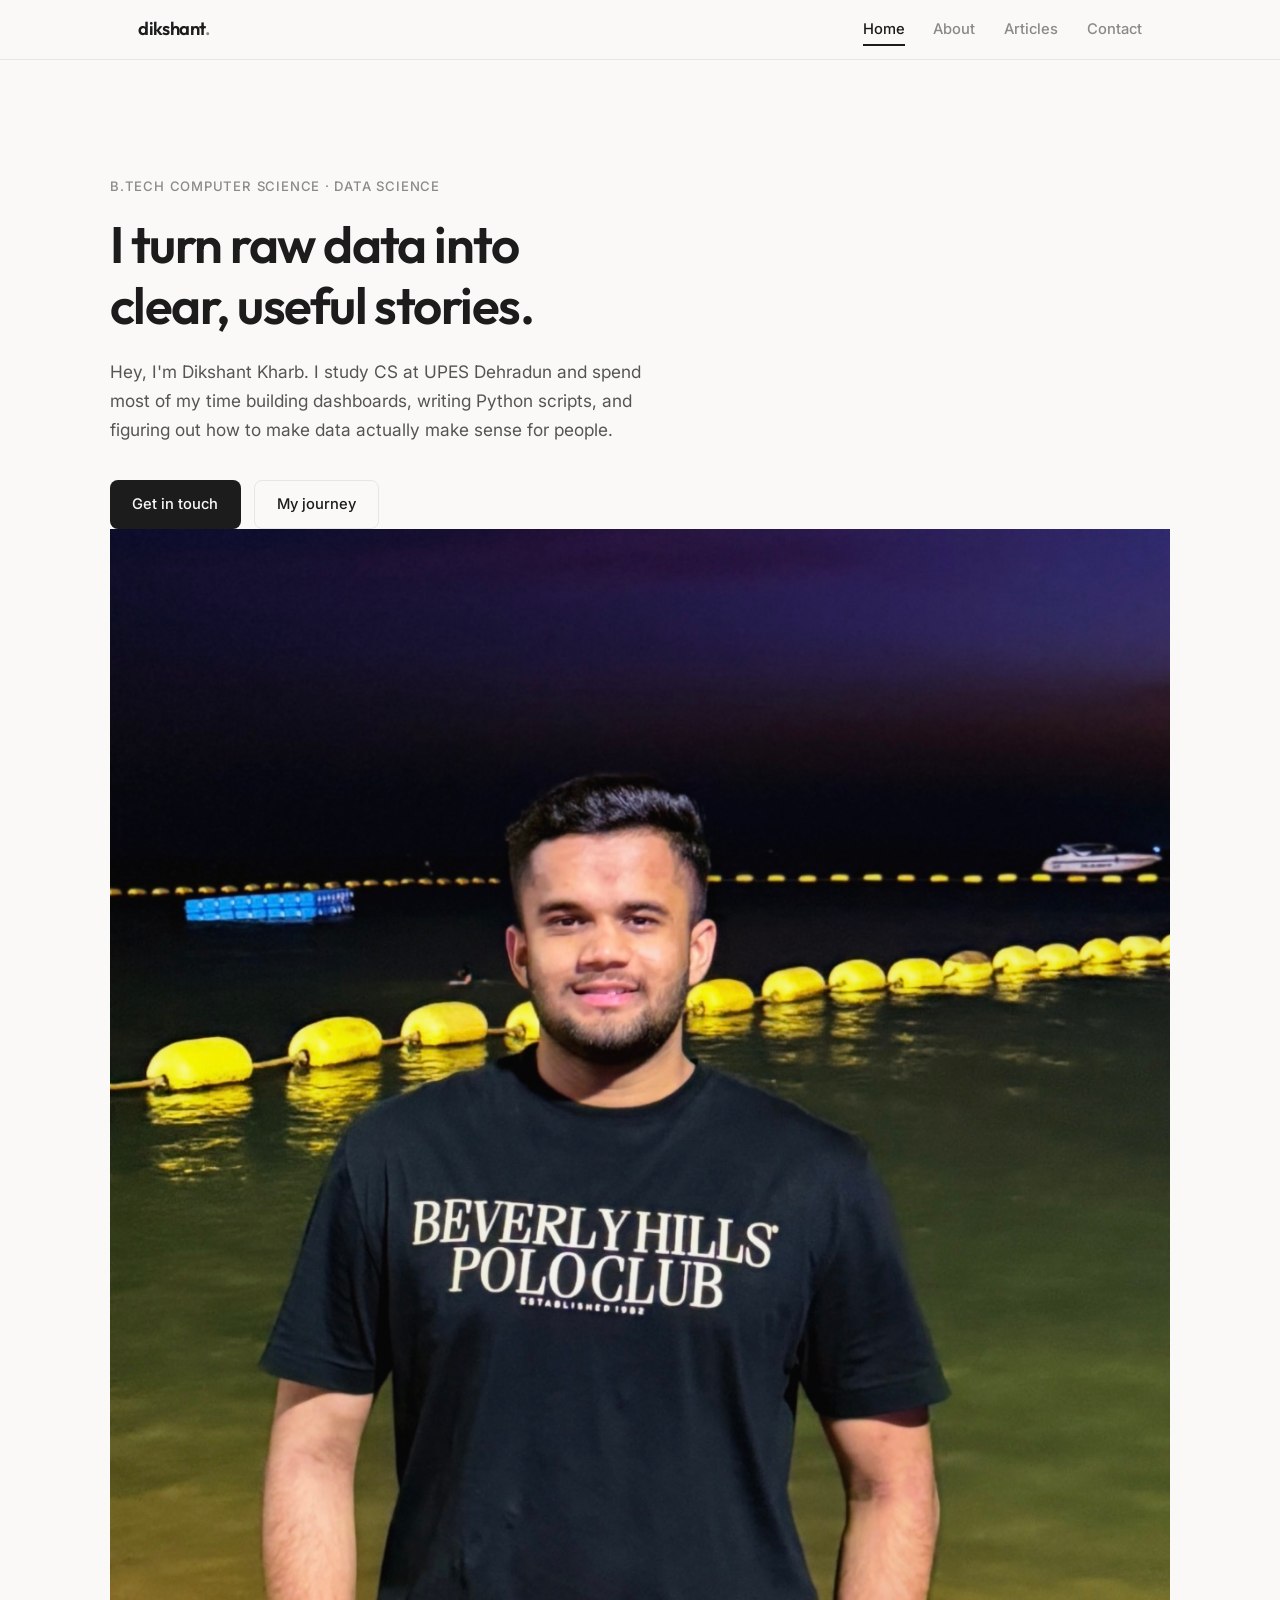
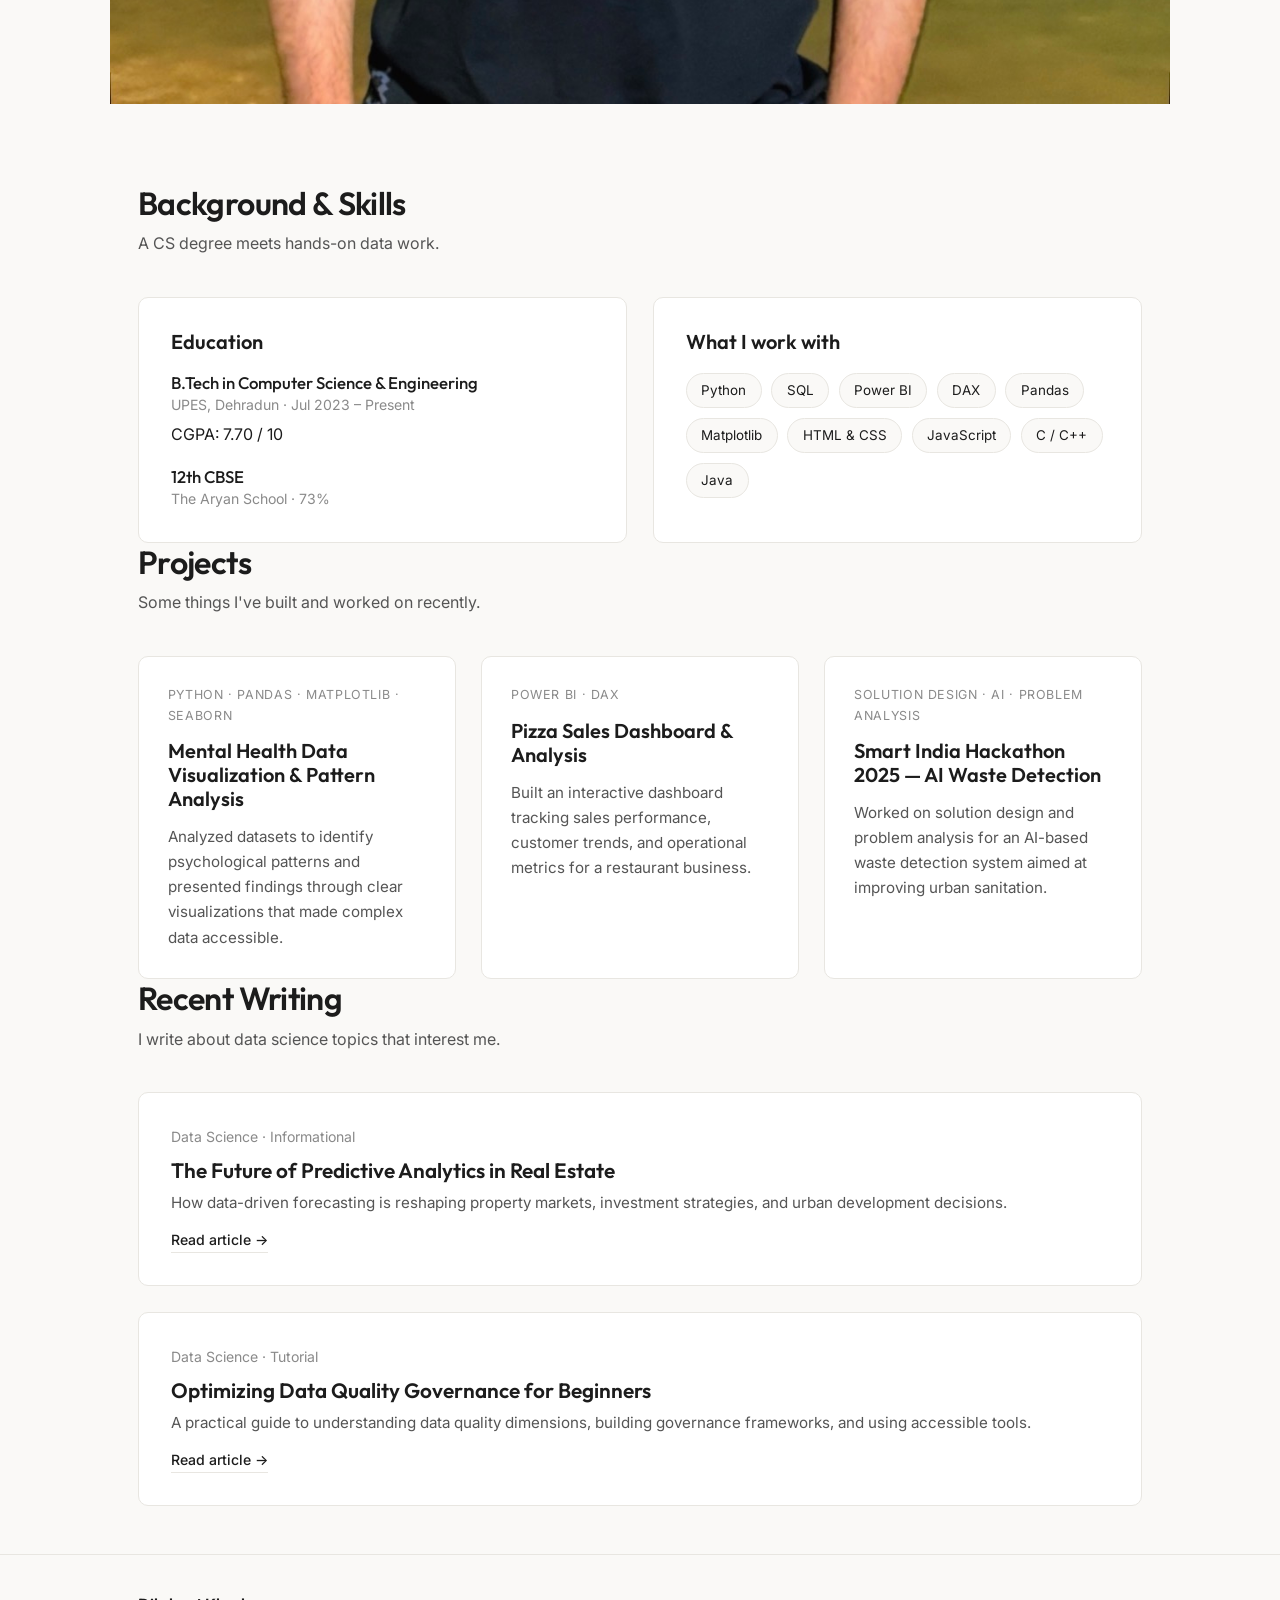
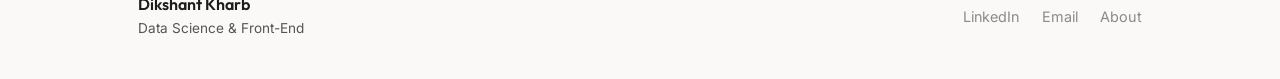
==== commit 2c205707: "Update index.html" ====
--- a/index.html
+++ b/index.html
@@ -7,166 +7,36 @@
     <title>Dikshant Kharb — Data Science & Front-End Developer</title>
     <meta name="description"
         content="Portfolio of Dikshant Kharb, a B.Tech Computer Science student at UPES specializing in data analysis, visualization, and front-end development.">
+    <link rel="stylesheet" href="style.css">
     <link rel="preconnect" href="https://fonts.googleapis.com">
     <link rel="preconnect" href="https://fonts.gstatic.com" crossorigin>
-    <link href="https://fonts.googleapis.com/css2?family=Inter:wght@300;400;500;600&family=Outfit:wght@400;600&display=swap" rel="stylesheet">
-    
-    <style>
-        /* Base Styles */
-        :root {
-            --text: #1a1a1a;
-            --muted: #666;
-            --bg: #ffffff;
-            --accent: #f4f4f4;
-        }
-
-        body {
-            margin: 0;
-            font-family: 'Inter', sans-serif;
-            color: var(--text);
-            background-color: var(--bg);
-            line-height: 1.6;
-        }
-
-        .wrap {
-            max-width: 1200px;
-            margin: 0 auto;
-            padding: 0 2rem;
-        }
-
-        /* Navigation */
-        .site-nav {
-            padding: 1.5rem 0;
-            border-bottom: 1px solid #eee;
-        }
-
-        .nav-inner {
-            display: flex;
-            justify-content: space-between;
-            align-items: center;
-        }
-
-        .logo {
-            font-family: 'Outfit', sans-serif;
-            font-size: 1.5rem;
-            font-weight: 600;
-            text-decoration: none;
-            color: var(--text);
-        }
-
-        .logo em { color: #888; font-style: normal; }
-
-        .nav-menu a {
-            margin-left: 2rem;
-            text-decoration: none;
-            color: var(--muted);
-            font-weight: 500;
-            transition: color 0.3s;
-        }
-
-        .nav-menu a:hover, .nav-menu a.current { color: var(--text); }
-
-        /* --- HERO SECTION FIXES --- */
-        .hero { padding: 4rem 0; }
-
-        .hero-inner {
-            display: flex; /* Aligns content and image side-by-side */
-            align-items: center;
-            justify-content: space-between;
-            gap: 4rem;
-        }
-
-        .hero-content {
-            flex: 1.2; /* Takes up slightly more width than the image */
-        }
-
-        .hero-label {
-            text-transform: uppercase;
-            font-size: 0.75rem;
-            letter-spacing: 0.1em;
-            color: var(--muted);
-            margin-bottom: 1rem;
-        }
-
-        h1 {
-            font-family: 'Outfit', sans-serif;
-            font-size: 3.5rem;
-            line-height: 1.1;
-            margin-bottom: 1.5rem;
-        }
-
-        .hero-text {
-            font-size: 1.1rem;
-            color: var(--muted);
-            max-width: 500px;
-            margin-bottom: 2rem;
-        }
-
-        /* Buttons */
-        .hero-btns { display: flex; gap: 1rem; }
-
-        .btn {
-            padding: 0.8rem 1.5rem;
-            border-radius: 8px;
-            text-decoration: none;
-            font-weight: 500;
-            transition: 0.3s;
-        }
-
-        .btn-dark { background: #1a1a1a; color: white; }
-        .btn-outline { border: 1px solid #ddd; color: var(--text); }
-        .btn-dark:hover { background: #333; }
-
-        /* Image Styling */
-        .hero-image {
-            flex: 0.8;
-            display: flex;
-            justify-content: flex-end;
-        }
-
-        .hero-image img {
-            width: 100%;
-            max-width: 440px; /* Constrains the size so it's not too big */
-            height: auto;
-            border-radius: 32px; /* Smooth rounded corners from the screenshot */
-            aspect-ratio: 1 / 1; /* Makes it a square */
-            object-fit: cover; /* Prevents stretching */
-            box-shadow: 0 20px 40px rgba(0,0,0,0.05);
-        }
-
-        /* Responsive Design */
-        @media (max-width: 992px) {
-            h1 { font-size: 2.5rem; }
-            .hero-inner { gap: 2rem; }
-        }
-
-        @media (max-width: 768px) {
-            .hero-inner {
-                flex-direction: column; /* Stacks image under text on mobile */
-                text-align: center;
-            }
-            .hero-text { margin: 0 auto 2rem; }
-            .hero-btns { justify-content: center; }
-            .hero-image { justify-content: center; }
-        }
-    </style>
+    <link
+        href="https://fonts.googleapis.com/css2?family=Inter:wght@300;400;500;600&family=Outfit:wght@400;600&display=swap"
+        rel="stylesheet">
 </head>
 
 <body>
 
+    <!-- Navigation -->
     <header class="site-nav">
         <div class="wrap nav-inner">
             <a href="index.html" class="logo">dikshant<em>.</em></a>
+            <button class="menu-toggle" aria-label="Toggle navigation">
+                <span></span><span></span><span></span>
+            </button>
             <nav class="nav-menu">
                 <a href="index.html" class="current">Home</a>
                 <a href="about.html">About</a>
                 <a href="articles.html">Articles</a>
                 <a href="contact.html">Contact</a>
+
             </nav>
         </div>
+        <div class="nav-overlay"></div>
     </header>
 
     <main>
+        <!-- Hero -->
         <section class="hero wrap">
             <div class="hero-inner">
                 <div class="hero-content">
@@ -181,13 +51,123 @@
                         <a href="about.html" class="btn btn-outline">My journey</a>
                     </div>
                 </div>
-                <!-- This section now sits on the right -->
                 <div class="hero-image">
                     <img src="IMG_1978.jpg" alt="Dikshant Kharb">
                 </div>
             </div>
         </section>
+
+        <!-- Background & Skills -->
+        <section class="wrap fade-up" id="skills">
+            <div class="section-intro">
+                <h2>Background & Skills</h2>
+                <p>A CS degree meets hands-on data work.</p>
+            </div>
+
+            <div class="grid-2">
+                <div class="card">
+                    <h3>Education</h3>
+                    <div style="margin-top: 1.2rem;">
+                        <h4>B.Tech in Computer Science & Engineering</h4>
+                        <p class="muted">UPES, Dehradun · Jul 2023 – Present</p>
+                        <p style="margin-top: 0.3rem; color: var(--text);">CGPA: 7.70 / 10</p>
+                    </div>
+                    <div style="margin-top: 1.2rem;">
+                        <h4>12th CBSE</h4>
+                        <p class="muted">The Aryan School · 73%</p>
+                    </div>
+                </div>
+
+                <div class="card">
+                    <h3>What I work with</h3>
+                    <div class="tags">
+                        <span class="tag">Python</span>
+                        <span class="tag">SQL</span>
+                        <span class="tag">Power BI</span>
+                        <span class="tag">DAX</span>
+                        <span class="tag">Pandas</span>
+                        <span class="tag">Matplotlib</span>
+                        <span class="tag">HTML & CSS</span>
+                        <span class="tag">JavaScript</span>
+                        <span class="tag">C / C++</span>
+                        <span class="tag">Java</span>
+                    </div>
+                </div>
+            </div>
+        </section>
+
+        <!-- Projects -->
+        <section class="wrap fade-up" id="projects">
+            <div class="section-intro">
+                <h2>Projects</h2>
+                <p>Some things I've built and worked on recently.</p>
+            </div>
+
+            <div class="project-list">
+                <div class="project">
+                    <span class="project-tech">Python · Pandas · Matplotlib · Seaborn</span>
+                    <h3>Mental Health Data Visualization & Pattern Analysis</h3>
+                    <p>Analyzed datasets to identify psychological patterns and presented findings through clear
+                        visualizations that made complex data accessible.</p>
+                </div>
+                <div class="project">
+                    <span class="project-tech">Power BI · DAX</span>
+                    <h3>Pizza Sales Dashboard & Analysis</h3>
+                    <p>Built an interactive dashboard tracking sales performance, customer trends, and operational
+                        metrics for a restaurant business.</p>
+                </div>
+                <div class="project">
+                    <span class="project-tech">Solution Design · AI · Problem Analysis</span>
+                    <h3>Smart India Hackathon 2025 — AI Waste Detection</h3>
+                    <p>Worked on solution design and problem analysis for an AI-based waste detection system aimed at
+                        improving urban sanitation.</p>
+                </div>
+            </div>
+        </section>
+
+        <!-- Recent Articles -->
+        <section class="wrap fade-up" id="writing">
+            <div class="section-intro">
+                <h2>Recent Writing</h2>
+                <p>I write about data science topics that interest me.</p>
+            </div>
+
+            <div class="articles-list">
+                <a href="article-1.html" class="article-preview">
+                    <span class="muted">Data Science · Informational</span>
+                    <h3>The Future of Predictive Analytics in Real Estate</h3>
+                    <p>How data-driven forecasting is reshaping property markets, investment strategies, and urban
+                        development decisions.</p>
+                    <span class="read-more">Read article →</span>
+                </a>
+                <a href="article-2.html" class="article-preview">
+                    <span class="muted">Data Science · Tutorial</span>
+                    <h3>Optimizing Data Quality Governance for Beginners</h3>
+                    <p>A practical guide to understanding data quality dimensions, building governance frameworks, and
+                        using accessible tools.</p>
+                    <span class="read-more">Read article →</span>
+                </a>
+            </div>
+        </section>
     </main>
 
+    <!-- Footer -->
+    <footer class="site-footer">
+        <div class="wrap footer-inner">
+            <div class="footer-brand">
+                <h3>Dikshant Kharb</h3>
+                <p>Data Science & Front-End</p>
+            </div>
+            <nav class="footer-nav">
+                <a href="https://linkedin.com/in/dikshant-kharb-333011280" target="_blank"
+                    rel="noopener noreferrer">LinkedIn</a>
+                <a href="mailto:kharbdikshant@gmail.com">Email</a>
+                <a href="about.html">About</a>
+            </nav>
+        </div>
+    </footer>
+
+    <script src="main.js"></script>
 </body>
+
 </html>
--- a/style.css
+++ b/style.css
@@ -0,0 +1,835 @@
+/* ===================================
+   Dikshant Kharb — Portfolio Styles
+   Clean, minimal, human-made feel
+   =================================== */
+
+/* --- Reset & Variables --- */
+:root {
+    --bg: #faf9f7;
+    --surface: #ffffff;
+    --border: #e8e6e1;
+    --border-light: #f0eeea;
+    --text: #1c1c1c;
+    --text-mid: #555555;
+    --text-muted: #8a8a8a;
+    --accent: #2d2d2d;
+    --accent-warm: #b8860b;
+    --font-body: 'Inter', -apple-system, BlinkMacSystemFont, sans-serif;
+    --font-display: 'Outfit', sans-serif;
+    --radius: 10px;
+    --ease: cubic-bezier(0.25, 0.46, 0.45, 0.94);
+}
+
+*,
+*::before,
+*::after {
+    margin: 0;
+    padding: 0;
+    box-sizing: border-box;
+}
+
+html {
+    scroll-behavior: smooth;
+    -webkit-text-size-adjust: 100%;
+}
+
+body {
+    font-family: var(--font-body);
+    background: var(--bg);
+    color: var(--text);
+    line-height: 1.65;
+    -webkit-font-smoothing: antialiased;
+    -moz-osx-font-smoothing: grayscale;
+}
+
+a {
+    color: inherit;
+    text-decoration: none;
+}
+
+ul { list-style: none; }
+
+img {
+    max-width: 100%;
+    height: auto;
+    display: block;
+}
+
+/* --- Layout --- */
+.wrap {
+    max-width: 1060px;
+    margin: 0 auto;
+    padding: 0 28px;
+}
+
+/* --- Typography --- */
+h1, h2, h3, h4 {
+    font-family: var(--font-display);
+    font-weight: 600;
+    line-height: 1.2;
+    color: var(--text);
+}
+
+h1 {
+    font-size: clamp(2.2rem, 5vw, 3.2rem);
+    letter-spacing: -0.03em;
+}
+
+h2 {
+    font-size: clamp(1.5rem, 3vw, 2rem);
+    letter-spacing: -0.02em;
+    margin-bottom: 0.5rem;
+}
+
+h3 {
+    font-size: 1.25rem;
+    margin-bottom: 0.6rem;
+}
+
+h4 {
+    font-size: 1.05rem;
+    font-weight: 500;
+}
+
+p {
+    color: var(--text-mid);
+}
+
+.muted {
+    font-size: 0.88rem;
+    color: var(--text-muted);
+}
+
+/* --- Navigation --- */
+.site-nav {
+    position: sticky;
+    top: 0;
+    z-index: 50;
+    background: rgba(250, 249, 247, 0.88);
+    backdrop-filter: blur(14px);
+    -webkit-backdrop-filter: blur(14px);
+    border-bottom: 1px solid var(--border);
+    padding: 0.9rem 0;
+}
+
+.nav-inner {
+    display: flex;
+    justify-content: space-between;
+    align-items: center;
+}
+
+.logo {
+    font-family: var(--font-display);
+    font-size: 1.15rem;
+    font-weight: 600;
+    letter-spacing: -0.02em;
+}
+
+.logo em {
+    font-style: normal;
+    color: var(--text-muted);
+}
+
+.nav-menu {
+    display: flex;
+    gap: 1.8rem;
+    align-items: center;
+}
+
+.nav-menu a {
+    font-size: 0.92rem;
+    color: var(--text-muted);
+    font-weight: 500;
+    transition: color 0.2s var(--ease);
+    position: relative;
+}
+
+.nav-menu a:hover,
+.nav-menu a.current {
+    color: var(--text);
+}
+
+.nav-menu a.current::after {
+    content: '';
+    position: absolute;
+    bottom: -4px;
+    left: 0;
+    width: 100%;
+    height: 1.5px;
+    background: var(--text);
+}
+
+/* Hamburger */
+.menu-toggle {
+    display: none;
+    background: none;
+    border: none;
+    cursor: pointer;
+    padding: 4px;
+    flex-direction: column;
+    gap: 5px;
+}
+
+.menu-toggle span {
+    display: block;
+    width: 22px;
+    height: 2px;
+    background: var(--text);
+    transition: all 0.3s var(--ease);
+    border-radius: 2px;
+}
+
+.menu-toggle.open span:nth-child(1) {
+    transform: rotate(45deg) translate(5px, 5px);
+}
+
+.menu-toggle.open span:nth-child(2) {
+    opacity: 0;
+}
+
+.menu-toggle.open span:nth-child(3) {
+    transform: rotate(-45deg) translate(5px, -5px);
+}
+
+/* --- Buttons --- */
+.btn {
+    display: inline-flex;
+    align-items: center;
+    gap: 6px;
+    padding: 0.7rem 1.4rem;
+    font-weight: 500;
+    font-size: 0.92rem;
+    font-family: var(--font-body);
+    border-radius: 8px;
+    cursor: pointer;
+    transition: all 0.25s var(--ease);
+    border: none;
+}
+
+.btn-dark {
+    background: var(--text);
+    color: var(--bg);
+}
+
+.btn-dark:hover {
+    background: #333;
+    transform: translateY(-1px);
+}
+
+.btn-outline {
+    background: transparent;
+    color: var(--text);
+    border: 1px solid var(--border);
+}
+
+.btn-outline:hover {
+    border-color: var(--text-muted);
+    background: var(--surface);
+}
+
+/* --- Hero --- */
+.hero {
+    padding: 7rem 0 5rem;
+}
+
+.hero-label {
+    display: inline-block;
+    font-size: 0.82rem;
+    text-transform: uppercase;
+    letter-spacing: 0.06em;
+    color: var(--text-muted);
+    font-weight: 500;
+    margin-bottom: 1rem;
+}
+
+.hero h1 {
+    margin-bottom: 1.25rem;
+    max-width: 680px;
+}
+
+.hero-text {
+    font-size: 1.08rem;
+    max-width: 560px;
+    margin-bottom: 2.2rem;
+    line-height: 1.7;
+}
+
+.hero-btns {
+    display: flex;
+    gap: 0.8rem;
+    flex-wrap: wrap;
+}
+
+/* --- Sections --- */
+section {
+    padding: 4.5rem 0;
+}
+
+.section-intro {
+    margin-bottom: 2.5rem;
+    max-width: 560px;
+}
+
+.section-intro p {
+    margin-top: 0.4rem;
+}
+
+/* --- Grid --- */
+.grid-2 {
+    display: grid;
+    grid-template-columns: 1fr 1fr;
+    gap: 1.6rem;
+}
+
+.grid-3 {
+    display: grid;
+    grid-template-columns: repeat(3, 1fr);
+    gap: 1.6rem;
+}
+
+/* --- Cards --- */
+.card {
+    background: var(--surface);
+    border: 1px solid var(--border);
+    border-radius: var(--radius);
+    padding: 2rem;
+    transition: transform 0.3s var(--ease), box-shadow 0.3s var(--ease);
+}
+
+.card:hover {
+    transform: translateY(-3px);
+    box-shadow: 0 6px 24px rgba(0, 0, 0, 0.05);
+}
+
+.card-flat {
+    background: var(--surface);
+    border: 1px solid var(--border);
+    border-radius: var(--radius);
+    padding: 2rem;
+}
+
+/* --- Skill Tags --- */
+.tags {
+    display: flex;
+    flex-wrap: wrap;
+    gap: 0.6rem;
+    margin-top: 1.2rem;
+}
+
+.tag {
+    padding: 0.35rem 0.9rem;
+    background: var(--bg);
+    border: 1px solid var(--border);
+    border-radius: 20px;
+    font-size: 0.84rem;
+    color: var(--text);
+    font-weight: 400;
+}
+
+/* --- Project Cards --- */
+.project-list {
+    display: grid;
+    grid-template-columns: repeat(auto-fit, minmax(280px, 1fr));
+    gap: 1.6rem;
+}
+
+.project {
+    background: var(--surface);
+    border: 1px solid var(--border);
+    border-radius: var(--radius);
+    padding: 1.8rem;
+    display: flex;
+    flex-direction: column;
+    transition: transform 0.3s var(--ease), box-shadow 0.3s var(--ease);
+}
+
+.project:hover {
+    transform: translateY(-3px);
+    box-shadow: 0 6px 24px rgba(0, 0, 0, 0.05);
+}
+
+.project-tech {
+    font-size: 0.78rem;
+    text-transform: uppercase;
+    letter-spacing: 0.05em;
+    color: var(--text-muted);
+    margin-bottom: 0.8rem;
+}
+
+.project h3 {
+    margin-bottom: 0.8rem;
+}
+
+.project p {
+    flex-grow: 1;
+    font-size: 0.95rem;
+}
+
+/* --- Timeline --- */
+.timeline {
+    border-left: 2px solid var(--border);
+    padding-left: 1.8rem;
+    margin-left: 0.8rem;
+}
+
+.timeline-entry {
+    position: relative;
+    margin-bottom: 2.5rem;
+}
+
+.timeline-entry:last-child {
+    margin-bottom: 0;
+}
+
+.timeline-entry::before {
+    content: '';
+    position: absolute;
+    left: -2.2rem;
+    top: 6px;
+    width: 10px;
+    height: 10px;
+    border-radius: 50%;
+    background: var(--text);
+}
+
+.timeline-entry h3 {
+    margin-bottom: 0.2rem;
+}
+
+.timeline-entry .muted {
+    margin-bottom: 0.6rem;
+    display: block;
+}
+
+.timeline-entry ul {
+    padding-left: 1.1rem;
+    list-style: disc;
+}
+
+.timeline-entry li {
+    color: var(--text-mid);
+    margin-bottom: 0.35rem;
+    font-size: 0.95rem;
+}
+
+/* --- Certificate Cards --- */
+.cert-grid {
+    display: grid;
+    grid-template-columns: repeat(auto-fit, minmax(280px, 1fr));
+    gap: 1.6rem;
+}
+
+.cert {
+    background: var(--surface);
+    border: 1px solid var(--border);
+    border-radius: var(--radius);
+    overflow: hidden;
+    transition: transform 0.3s var(--ease), box-shadow 0.3s var(--ease);
+}
+
+.cert:hover {
+    transform: translateY(-3px);
+    box-shadow: 0 6px 24px rgba(0, 0, 0, 0.05);
+}
+
+.cert img {
+    width: 100%;
+    height: 200px;
+    object-fit: cover;
+    border-bottom: 1px solid var(--border);
+}
+
+.cert-body {
+    padding: 1.4rem;
+}
+
+.cert-body h4 {
+    margin-bottom: 0.2rem;
+}
+
+.cert-body p {
+    font-size: 0.88rem;
+}
+
+/* --- Article Content --- */
+.article-page {
+    padding-top: 5rem;
+}
+
+.article-body {
+    max-width: 720px;
+    margin: 0 auto;
+}
+
+.article-nav {
+    margin-bottom: 2rem;
+}
+
+.article-nav a {
+    font-size: 0.88rem;
+    color: var(--text-muted);
+    text-decoration: underline;
+    text-underline-offset: 3px;
+}
+
+.article-body h1 {
+    margin-bottom: 0.8rem;
+}
+
+.article-lead {
+    font-size: 1.1rem;
+    margin-bottom: 2.5rem;
+    color: var(--text-mid);
+}
+
+.article-body h2 {
+    margin: 2.5rem 0 0.8rem;
+}
+
+.article-body h3 {
+    margin: 1.8rem 0 0.6rem;
+}
+
+.article-body p {
+    margin-bottom: 1.3rem;
+    font-size: 1.02rem;
+    line-height: 1.75;
+}
+
+.article-body ul,
+.article-body ol {
+    margin-bottom: 1.3rem;
+    padding-left: 1.3rem;
+    list-style: disc;
+}
+
+.article-body li {
+    color: var(--text-mid);
+    margin-bottom: 0.4rem;
+    font-size: 1rem;
+    line-height: 1.65;
+}
+
+.article-body a {
+    color: var(--text);
+    text-decoration: underline;
+    text-underline-offset: 3px;
+    text-decoration-color: var(--border);
+}
+
+.article-body a:hover {
+    text-decoration-color: var(--text);
+}
+
+/* FAQ */
+.faq {
+    margin-top: 3rem;
+    border-top: 1px solid var(--border);
+    padding-top: 2rem;
+}
+
+.faq h2 {
+    margin-bottom: 1.5rem;
+}
+
+.faq-entry {
+    margin-bottom: 1.4rem;
+}
+
+.faq-entry h4 {
+    margin-bottom: 0.3rem;
+    color: var(--text);
+}
+
+.faq-entry p {
+    font-size: 0.95rem;
+}
+
+/* CTA Box */
+.cta {
+    margin-top: 3rem;
+    background: var(--surface);
+    border: 1px solid var(--border);
+    padding: 2.5rem;
+    border-radius: var(--radius);
+    text-align: center;
+}
+
+.cta h3 {
+    margin-bottom: 0.6rem;
+}
+
+.cta p {
+    margin-bottom: 1.5rem;
+    max-width: 480px;
+    margin-left: auto;
+    margin-right: auto;
+}
+
+/* --- Contact Form --- */
+.form-row {
+    margin-bottom: 1.2rem;
+}
+
+.form-row label {
+    display: block;
+    font-size: 0.88rem;
+    font-weight: 500;
+    margin-bottom: 0.35rem;
+    color: var(--text);
+}
+
+.form-row input,
+.form-row textarea {
+    width: 100%;
+    padding: 0.75rem 0.9rem;
+    background: var(--bg);
+    border: 1px solid var(--border);
+    border-radius: 8px;
+    font-family: var(--font-body);
+    font-size: 0.95rem;
+    color: var(--text);
+    transition: border-color 0.2s var(--ease);
+}
+
+.form-row input:focus,
+.form-row textarea:focus {
+    outline: none;
+    border-color: var(--text-muted);
+}
+
+.form-row textarea {
+    resize: vertical;
+    min-height: 110px;
+}
+
+.form-msg {
+    display: none;
+    padding: 0.8rem 1rem;
+    background: #e8f5e9;
+    border: 1px solid #c8e6c9;
+    border-radius: 8px;
+    color: #2e7d32;
+    font-size: 0.92rem;
+    margin-top: 1rem;
+}
+
+.form-msg.show {
+    display: block;
+}
+
+/* --- Contact Info --- */
+.contact-detail {
+    margin-bottom: 1.1rem;
+}
+
+.contact-detail .muted {
+    margin-bottom: 0.15rem;
+}
+
+.contact-detail a,
+.contact-detail span {
+    color: var(--text);
+    font-size: 0.95rem;
+}
+
+/* --- Footer --- */
+.site-footer {
+    border-top: 1px solid var(--border);
+    padding: 2.5rem 0;
+    margin-top: 3rem;
+}
+
+.footer-inner {
+    display: flex;
+    justify-content: space-between;
+    align-items: center;
+}
+
+.footer-brand h3 {
+    font-size: 1rem;
+    margin-bottom: 0.15rem;
+}
+
+.footer-brand p {
+    font-size: 0.85rem;
+}
+
+.footer-nav {
+    display: flex;
+    gap: 1.4rem;
+}
+
+.footer-nav a {
+    font-size: 0.9rem;
+    color: var(--text-muted);
+    transition: color 0.2s var(--ease);
+}
+
+.footer-nav a:hover {
+    color: var(--text);
+}
+
+/* --- Articles Listing --- */
+.articles-list {
+    display: grid;
+    gap: 1.6rem;
+}
+
+.article-preview {
+    background: var(--surface);
+    border: 1px solid var(--border);
+    border-radius: var(--radius);
+    padding: 2rem;
+    transition: transform 0.3s var(--ease), box-shadow 0.3s var(--ease);
+    display: block;
+}
+
+.article-preview:hover {
+    transform: translateY(-2px);
+    box-shadow: 0 6px 24px rgba(0, 0, 0, 0.05);
+}
+
+.article-preview .muted {
+    margin-bottom: 0.6rem;
+    display: block;
+}
+
+.article-preview h3 {
+    margin-bottom: 0.5rem;
+    font-size: 1.3rem;
+}
+
+.article-preview p {
+    font-size: 0.95rem;
+    line-height: 1.6;
+}
+
+.read-more {
+    display: inline-block;
+    margin-top: 0.8rem;
+    font-size: 0.88rem;
+    font-weight: 500;
+    color: var(--text);
+    border-bottom: 1px solid var(--border);
+    padding-bottom: 1px;
+    transition: border-color 0.2s var(--ease);
+}
+
+.read-more:hover {
+    border-color: var(--text);
+}
+
+/* --- Page Header (for sub-pages) --- */
+.page-header {
+    padding: 6rem 0 3rem;
+}
+
+.page-header h1 {
+    margin-bottom: 0.8rem;
+}
+
+.page-header p {
+    font-size: 1.08rem;
+    max-width: 560px;
+}
+
+/* --- Animations (subtle) --- */
+.fade-up {
+    opacity: 0;
+    transform: translateY(18px);
+    transition: opacity 0.5s var(--ease), transform 0.5s var(--ease);
+}
+
+.fade-up.visible {
+    opacity: 1;
+    transform: translateY(0);
+}
+
+/* --- Responsive --- */
+@media (max-width: 900px) {
+    .grid-3 {
+        grid-template-columns: 1fr 1fr;
+    }
+}
+
+@media (max-width: 680px) {
+    .menu-toggle {
+        display: flex;
+    }
+
+    .nav-menu {
+        position: fixed;
+        top: 0;
+        right: -100%;
+        width: 260px;
+        height: 100vh;
+        background: var(--bg);
+        flex-direction: column;
+        padding: 5rem 2rem 2rem;
+        gap: 1.2rem;
+        border-left: 1px solid var(--border);
+        transition: right 0.3s var(--ease);
+        z-index: 100;
+    }
+
+    .nav-menu.open {
+        right: 0;
+    }
+
+    .nav-menu a {
+        font-size: 1.05rem;
+    }
+
+    .nav-menu a.current::after {
+        display: none;
+    }
+
+    .hero {
+        padding: 5rem 0 3rem;
+    }
+
+    .grid-2 {
+        grid-template-columns: 1fr;
+    }
+
+    .grid-3 {
+        grid-template-columns: 1fr;
+    }
+
+    .hero-btns {
+        flex-direction: column;
+    }
+
+    .hero-btns .btn {
+        text-align: center;
+        justify-content: center;
+    }
+
+    .footer-inner {
+        flex-direction: column;
+        gap: 1rem;
+        text-align: center;
+    }
+
+    .page-header {
+        padding: 4.5rem 0 2rem;
+    }
+
+    section {
+        padding: 3rem 0;
+    }
+}
+
+/* Mobile overlay */
+.nav-overlay {
+    display: none;
+    position: fixed;
+    inset: 0;
+    background: rgba(0, 0, 0, 0.15);
+    z-index: 49;
+}
+
+.nav-overlay.show {
+    display: block;
+}
